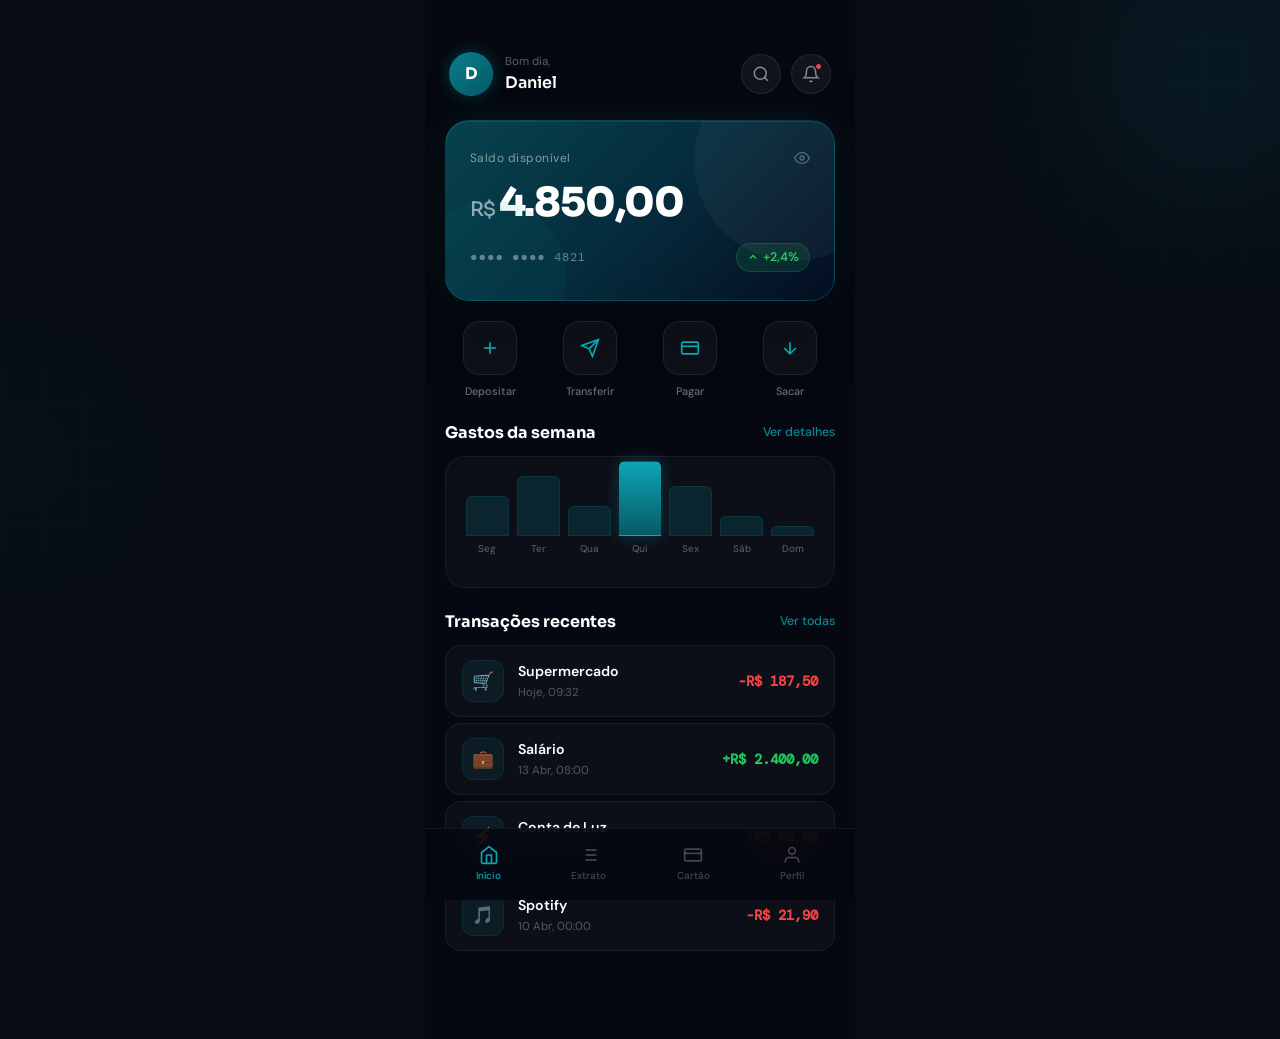
==== pages/dashboard.html @ a5d4a4e4 "feat: initial commit - NTC Bank digital banking app" ====
<!DOCTYPE html>
<html lang="pt-BR" data-theme="dark">
<head>
  <meta charset="UTF-8" />
  <meta name="viewport" content="width=device-width, initial-scale=1.0, maximum-scale=1.0" />
  <title>NTC Bank — Dashboard</title>

  <link rel="preconnect" href="https://fonts.googleapis.com" />
  <link rel="preconnect" href="https://fonts.gstatic.com" crossorigin />
  <link href="https://fonts.googleapis.com/css2?family=Sora:wght@400;600;700;800&family=DM+Sans:wght@400;500;600&family=DM+Mono:wght@400;500&display=swap" rel="stylesheet" />

  <link rel="stylesheet" href="../css/variables.css" />
  <link rel="stylesheet" href="../css/reset.css" />
  <link rel="stylesheet" href="../css/animations.css" />
  <link rel="stylesheet" href="../css/components.css" />
  <link rel="stylesheet" href="../css/dashboard.css" />
</head>
<body>
<div id="app">

  <!-- Fundo -->
  <div class="dash-bg">
    <div class="dash-orb dash-orb-1"></div>
    <div class="dash-orb dash-orb-2"></div>
  </div>
  <div class="dash-grid"></div>

  <div class="dashboard-screen">
  <div class="dash-content">

    <!-- Header -->
    <header class="dash-header animate-fade-down">
      <div class="dash-header-left">
        <div class="dash-avatar">D</div>
        <div class="dash-greeting">
          <span>Bom dia,</span>
          <strong>Daniel</strong>
        </div>
      </div>
      <div class="dash-header-right">
        <button class="dash-icon-btn">
          <svg width="18" height="18" viewBox="0 0 24 24" fill="none" stroke="currentColor" stroke-width="2">
            <circle cx="11" cy="11" r="8"/>
            <line x1="21" y1="21" x2="16.65" y2="16.65"/>
          </svg>
        </button>
        <button class="dash-icon-btn">
          <svg width="18" height="18" viewBox="0 0 24 24" fill="none" stroke="currentColor" stroke-width="2">
            <path d="M18 8A6 6 0 0 0 6 8c0 7-3 9-3 9h18s-3-2-3-9"/>
            <path d="M13.73 21a2 2 0 0 1-3.46 0"/>
          </svg>
          <span class="notif-dot"></span>
        </button>
      </div>
    </header>

    <!-- Balance Card -->
    <div class="balance-card animate-fade-up delay-1">
      <div class="balance-top">
        <span class="balance-label">Saldo disponível</span>
        <span class="balance-eye">
          <svg width="16" height="16" viewBox="0 0 24 24" fill="none" stroke="currentColor" stroke-width="2">
            <path d="M1 12s4-8 11-8 11 8 11 8-4 8-11 8-11-8-11-8z"/>
            <circle cx="12" cy="12" r="3"/>
          </svg>
        </span>
      </div>
      <h2 class="balance-amount"><span>R$</span>4.850,00</h2>
      <div class="balance-footer">
        <span class="balance-account">●●●● ●●●● 4821</span>
        <span class="balance-trend">
          <svg width="12" height="12" viewBox="0 0 24 24" fill="none" stroke="currentColor" stroke-width="2.5">
            <polyline points="18 15 12 9 6 15"/>
          </svg>
          +2,4%
        </span>
      </div>
    </div>

    <!-- Ações rápidas -->
    <div class="quick-actions animate-fade-up delay-2">
      <div class="action-btn">
        <div class="action-icon">
          <svg width="20" height="20" viewBox="0 0 24 24" fill="none" stroke="currentColor" stroke-width="2">
            <line x1="12" y1="5" x2="12" y2="19"/>
            <line x1="5" y1="12" x2="19" y2="12"/>
          </svg>
        </div>
        <span class="action-label">Depositar</span>
      </div>
      <div class="action-btn">
        <div class="action-icon">
          <svg width="20" height="20" viewBox="0 0 24 24" fill="none" stroke="currentColor" stroke-width="2">
            <line x1="22" y1="2" x2="11" y2="13"/>
            <polygon points="22 2 15 22 11 13 2 9 22 2"/>
          </svg>
        </div>
        <span class="action-label">Transferir</span>
      </div>
      <div class="action-btn">
        <div class="action-icon">
          <svg width="20" height="20" viewBox="0 0 24 24" fill="none" stroke="currentColor" stroke-width="2">
            <rect x="2" y="5" width="20" height="14" rx="2"/>
            <line x1="2" y1="10" x2="22" y2="10"/>
          </svg>
        </div>
        <span class="action-label">Pagar</span>
      </div>
      <div class="action-btn">
        <div class="action-icon">
          <svg width="20" height="20" viewBox="0 0 24 24" fill="none" stroke="currentColor" stroke-width="2">
            <path d="M12 5v14M5 12l7 7 7-7"/>
          </svg>
        </div>
        <span class="action-label">Sacar</span>
      </div>
    </div>

    <!-- Gráfico -->
    <div class="section-header animate-fade-up delay-3">
      <h3 class="section-title">Gastos da semana</h3>
      <span class="section-link">Ver detalhes</span>
    </div>

    <div class="chart-card animate-fade-up delay-3">
      <div class="chart-bars">
        <div class="chart-bar-wrap">
          <div class="chart-bar" style="height:40px"></div>
          <span class="chart-day">Seg</span>
        </div>
        <div class="chart-bar-wrap">
          <div class="chart-bar" style="height:60px"></div>
          <span class="chart-day">Ter</span>
        </div>
        <div class="chart-bar-wrap">
          <div class="chart-bar" style="height:30px"></div>
          <span class="chart-day">Qua</span>
        </div>
        <div class="chart-bar-wrap">
          <div class="chart-bar active" style="height:75px"></div>
          <span class="chart-day">Qui</span>
        </div>
        <div class="chart-bar-wrap">
          <div class="chart-bar" style="height:50px"></div>
          <span class="chart-day">Sex</span>
        </div>
        <div class="chart-bar-wrap">
          <div class="chart-bar" style="height:20px"></div>
          <span class="chart-day">Sáb</span>
        </div>
        <div class="chart-bar-wrap">
          <div class="chart-bar" style="height:10px"></div>
          <span class="chart-day">Dom</span>
        </div>
      </div>
    </div>

    <!-- Transações -->
    <div class="section-header animate-fade-up delay-4">
      <h3 class="section-title">Transações recentes</h3>
      <span class="section-link">Ver todas</span>
    </div>

    <div class="transactions-list animate-fade-up delay-4">
      <div class="transaction-item">
        <div class="transaction-icon">🛒</div>
        <div class="transaction-info">
          <p class="transaction-name">Supermercado</p>
          <p class="transaction-date">Hoje, 09:32</p>
        </div>
        <span class="transaction-amount debit">-R$ 187,50</span>
      </div>
      <div class="transaction-item">
        <div class="transaction-icon">💼</div>
        <div class="transaction-info">
          <p class="transaction-name">Salário</p>
          <p class="transaction-date">13 Abr, 08:00</p>
        </div>
        <span class="transaction-amount credit">+R$ 2.400,00</span>
      </div>
      <div class="transaction-item">
        <div class="transaction-icon">⚡</div>
        <div class="transaction-info">
          <p class="transaction-name">Conta de Luz</p>
          <p class="transaction-date">12 Abr, 14:15</p>
        </div>
        <span class="transaction-amount debit">-R$ 98,00</span>
      </div>
      <div class="transaction-item">
        <div class="transaction-icon">🎵</div>
        <div class="transaction-info">
          <p class="transaction-name">Spotify</p>
          <p class="transaction-date">10 Abr, 00:00</p>
        </div>
        <span class="transaction-amount debit">-R$ 21,90</span>
      </div>
    </div>

  </div>
  </div>

  <!-- Navbar -->
  <nav class="bottom-navbar">
    <div class="nav-item active">
      <svg width="20" height="20" viewBox="0 0 24 24" fill="none" stroke="currentColor" stroke-width="2">
        <path d="M3 9l9-7 9 7v11a2 2 0 0 1-2 2H5a2 2 0 0 1-2-2z"/>
        <polyline points="9 22 9 12 15 12 15 22"/>
      </svg>
      <span class="nav-label">Início</span>
    </div>
    <div class="nav-item" onclick="window.location.href='transactions.html'">
      <svg width="20" height="20" viewBox="0 0 24 24" fill="none" stroke="currentColor" stroke-width="2">
        <line x1="8" y1="6" x2="21" y2="6"/>
        <line x1="8" y1="12" x2="21" y2="12"/>
        <line x1="8" y1="18" x2="21" y2="18"/>
        <line x1="3" y1="6" x2="3.01" y2="6"/>
        <line x1="3" y1="12" x2="3.01" y2="12"/>
        <line x1="3" y1="18" x2="3.01" y2="18"/>
      </svg>
      <span class="nav-label">Extrato</span>
    </div>
    <div class="nav-item" onclick="window.location.href='card.html'">
      <svg width="20" height="20" viewBox="0 0 24 24" fill="none" stroke="currentColor" stroke-width="2">
        <rect x="2" y="5" width="20" height="14" rx="2"/>
        <line x1="2" y1="10" x2="22" y2="10"/>
      </svg>
      <span class="nav-label">Cartão</span>
    </div>
    <div class="nav-item" onclick="window.location.href='profile.html'">
      <svg width="20" height="20" viewBox="0 0 24 24" fill="none" stroke="currentColor" stroke-width="2">
        <path d="M20 21v-2a4 4 0 0 0-4-4H8a4 4 0 0 0-4 4v2"/>
        <circle cx="12" cy="7" r="4"/>
      </svg>
      <span class="nav-label">Perfil</span>
    </div>
  </nav>

</div>
</body>
</html>
---- css/variables.css ----
:root {
  --color-petroleum:       #0A7E8C;
  --color-petroleum-light: #0EA5B5;
  --color-petroleum-dark:  #065A66;
  --color-petroleum-glow:  rgba(10, 126, 140, 0.25);

  --bg-base:    #080C14;
  --bg-surface: #0D1421;
  --bg-card:    #131C2E;
  --bg-card-2:  #182035;
  --bg-input:   #1A2540;

  --border-subtle: rgba(255, 255, 255, 0.06);
  --border-medium: rgba(255, 255, 255, 0.12);
  --border-accent: rgba(10, 126, 140, 0.4);

  --text-primary:   #F0F4FF;
  --text-secondary: #8B9AB3;
  --text-muted:     #4A5568;

  --color-success: #22C55E;
  --color-danger:  #EF4444;
  --color-warning: #F59E0B;

  --gradient-card:   linear-gradient(135deg, #0A7E8C 0%, #065A66 100%);
  --gradient-glow:   radial-gradient(ellipse at 50% 0%, rgba(10,126,140,0.2) 0%, transparent 70%);

  --font-display: 'Sora', sans-serif;
  --font-body:    'DM Sans', sans-serif;
  --font-mono:    'DM Mono', monospace;

  --radius-sm:   8px;
  --radius-md:   12px;
  --radius-lg:   16px;
  --radius-xl:   20px;
  --radius-full: 9999px;

  --shadow-glow:    0 0 24px rgba(10, 126, 140, 0.3);
  --shadow-glow-sm: 0 0 12px rgba(10, 126, 140, 0.2);

  --transition-fast:   150ms ease;
  --transition-base:   250ms ease;
  --transition-slow:   400ms ease;
  --transition-spring: 300ms cubic-bezier(0.34, 1.56, 0.64, 1);

  --navbar-height: 72px;
}

[data-theme="light"] {
  --bg-base:    #F4F7FF;
  --bg-surface: #FFFFFF;
  --bg-card:    #FFFFFF;
  --bg-card-2:  #EEF2FB;
  --bg-input:   #EEF2FB;

  --border-subtle: rgba(0, 0, 0, 0.06);
  --border-medium: rgba(0, 0, 0, 0.10);

  --text-primary:   #0D1421;
  --text-secondary: #4A5568;
  --text-muted:     #A0AEC0;
}
---- css/animations.css ----
/* ============================================
   NTC BANK — Animations
   ============================================ */

/* --- Keyframes --- */
@keyframes fadeIn {
  from { opacity: 0; }
  to   { opacity: 1; }
}

@keyframes fadeDown {
  from { opacity: 0; transform: translateY(-16px); }
  to   { opacity: 1; transform: translateY(0); }
}

@keyframes fadeUp {
  from { opacity: 0; transform: translateY(16px); }
  to   { opacity: 1; transform: translateY(0); }
}

@keyframes scaleIn {
  from { opacity: 0; transform: scale(0.92); }
  to   { opacity: 1; transform: scale(1); }
}

@keyframes slideInRight {
  from { opacity: 0; transform: translateX(24px); }
  to   { opacity: 1; transform: translateX(0); }
}

@keyframes slideInLeft {
  from { opacity: 0; transform: translateX(-24px); }
  to   { opacity: 1; transform: translateX(0); }
}

@keyframes pulse {
  0%, 100% { opacity: 1; }
  50%       { opacity: 0.5; }
}

@keyframes glow {
  0%, 100% { box-shadow: var(--shadow-glow-sm); }
  50%       { box-shadow: var(--shadow-glow); }
}

@keyframes spin {
  to { transform: rotate(360deg); }
}

/* --- Classes utilitárias --- */
.animate-fade-in    { animation: fadeIn    var(--transition-slow) ease both; }
.animate-fade-down  { animation: fadeDown  var(--transition-slow) ease both; }
.animate-fade-up    { animation: fadeUp    var(--transition-slow) ease both; }
.animate-scale-in   { animation: scaleIn   var(--transition-slow) ease both; }
.animate-slide-right { animation: slideInRight var(--transition-slow) ease both; }
.animate-slide-left  { animation: slideInLeft  var(--transition-slow) ease both; }
.animate-pulse      { animation: pulse 2s ease infinite; }
.animate-glow       { animation: glow  2s ease infinite; }
.animate-spin       { animation: spin  1s linear infinite; }

/* --- Delays --- */
.delay-1 { animation-delay: 100ms; }
.delay-2 { animation-delay: 200ms; }
.delay-3 { animation-delay: 300ms; }
.delay-4 { animation-delay: 400ms; }
.delay-5 { animation-delay: 500ms; }

/* --- Transição de página --- */
.page-enter {
  animation: fadeUp var(--transition-base) ease both;
}
.page-exit {
  animation: fadeIn var(--transition-fast) ease reverse both;
}
---- css/components.css ----
/* ============================================
   NTC BANK — Components
   ============================================ */

/* --- Botões --- */
.btn {
  display: inline-flex;
  align-items: center;
  justify-content: center;
  gap: 8px;
  padding: 14px 24px;
  border-radius: var(--radius-full);
  font-family: var(--font-body);
  font-size: 1rem;
  font-weight: 600;
  line-height: 1;
  cursor: pointer;
  transition: all var(--transition-base);
  white-space: nowrap;
  user-select: none;
}

.btn-primary {
  background: var(--gradient-card);
  color: #fff;
  box-shadow: var(--shadow-glow-sm);
}
.btn-primary:hover {
  box-shadow: var(--shadow-glow);
  transform: translateY(-1px);
}
.btn-primary:active {
  transform: translateY(0);
}

.btn-secondary {
  background: var(--bg-card-2);
  color: var(--text-primary);
  border: 1px solid var(--border-medium);
}
.btn-secondary:hover {
  border-color: var(--border-accent);
  background: var(--bg-card);
}

.btn-ghost {
  background: transparent;
  color: var(--text-secondary);
}
.btn-ghost:hover {
  color: var(--text-primary);
  background: var(--border-subtle);
}

.btn-full { width: 100%; }

.btn-sm {
  padding: 10px 16px;
  font-size: 0.875rem;
}

/* --- Inputs --- */
.input-group {
  display: flex;
  flex-direction: column;
  gap: 8px;
}

.input-label {
  font-size: 0.875rem;
  font-weight: 500;
  color: var(--text-secondary);
}

.input-wrapper {
  position: relative;
  display: flex;
  align-items: center;
}

.input-field {
  width: 100%;
  padding: 14px 16px;
  background: var(--bg-input);
  border: 1px solid var(--border-subtle);
  border-radius: var(--radius-md);
  color: var(--text-primary);
  font-size: 1rem;
  transition: border-color var(--transition-base), box-shadow var(--transition-base);
}
.input-field:focus {
  border-color: var(--color-petroleum);
  box-shadow: 0 0 0 3px var(--color-petroleum-glow);
}
.input-field::placeholder {
  color: var(--text-muted);
}

.input-icon {
  position: absolute;
  left: 14px;
  color: var(--text-muted);
  pointer-events: none;
}
.input-icon + .input-field {
  padding-left: 44px;
}

.input-action {
  position: absolute;
  right: 14px;
  color: var(--text-muted);
  cursor: pointer;
  transition: color var(--transition-fast);
}
.input-action:hover {
  color: var(--text-primary);
}

/* --- Cards --- */
.card {
  background: var(--bg-card);
  border: 1px solid var(--border-subtle);
  border-radius: var(--radius-xl);
  padding: 20px;
}

.card-glass {
  background: rgba(19, 28, 46, 0.6);
  backdrop-filter: blur(12px);
  -webkit-backdrop-filter: blur(12px);
  border: 1px solid var(--border-medium);
  border-radius: var(--radius-xl);
}

/* --- Badge --- */
.badge {
  display: inline-flex;
  align-items: center;
  padding: 4px 10px;
  border-radius: var(--radius-full);
  font-size: 0.75rem;
  font-weight: 600;
}
.badge-success { background: rgba(34,197,94,0.15); color: var(--color-success); }
.badge-danger  { background: rgba(239,68,68,0.15);  color: var(--color-danger); }
.badge-warning { background: rgba(245,158,11,0.15); color: var(--color-warning); }

/* --- Divider --- */
.divider {
  height: 1px;
  background: var(--border-subtle);
  margin: 16px 0;
}

/* --- Avatar --- */
.avatar {
  border-radius: var(--radius-full);
  overflow: hidden;
  background: var(--bg-card-2);
  display: flex;
  align-items: center;
  justify-content: center;
  flex-shrink: 0;
}
.avatar-sm { width: 36px; height: 36px; }
.avatar-md { width: 44px; height: 44px; }
.avatar-lg { width: 56px; height: 56px; }

/* --- Loading skeleton --- */
.skeleton {
  background: linear-gradient(90deg,
    var(--bg-card) 25%,
    var(--bg-card-2) 50%,
    var(--bg-card) 75%
  );
  background-size: 200% 100%;
  animation: skeleton-wave 1.5s ease infinite;
  border-radius: var(--radius-md);
}
@keyframes skeleton-wave {
  0%   { background-position: 200% 0; }
  100% { background-position: -200% 0; }
}
---- css/dashboard.css ----
/* ============================================
   NTC BANK — Dashboard v2 (Premium)
   ============================================ */

.dashboard-screen {
  min-height: 100dvh;
  background: #050810;
  padding-bottom: calc(var(--navbar-height) + 16px);
  position: relative;
  overflow-x: hidden;
}

/* --- Orbs de fundo --- */
.dash-bg {
  position: fixed;
  inset: 0;
  z-index: 0;
  pointer-events: none;
}

.dash-orb {
  position: absolute;
  border-radius: 50%;
  filter: blur(90px);
  animation: orbFloat 8s ease-in-out infinite;
}

.dash-orb-1 {
  width: 300px;
  height: 300px;
  background: radial-gradient(circle, rgba(10,126,140,0.35) 0%, transparent 70%);
  top: -80px;
  right: -80px;
  animation-delay: 0s;
}

.dash-orb-2 {
  width: 200px;
  height: 200px;
  background: radial-gradient(circle, rgba(6,90,102,0.25) 0%, transparent 70%);
  top: 40%;
  left: -80px;
  animation-delay: -4s;
}

.dash-grid {
  position: fixed;
  inset: 0;
  background-image:
    linear-gradient(rgba(10,126,140,0.03) 1px, transparent 1px),
    linear-gradient(90deg, rgba(10,126,140,0.03) 1px, transparent 1px);
  background-size: 40px 40px;
  z-index: 0;
  pointer-events: none;
}

/* --- Conteúdo --- */
.dash-content {
  position: relative;
  z-index: 1;
}

/* --- Header --- */
.dash-header {
  display: flex;
  align-items: center;
  justify-content: space-between;
  padding: 52px 24px 24px;
}

.dash-header-left {
  display: flex;
  align-items: center;
  gap: 12px;
}

.dash-avatar {
  width: 44px;
  height: 44px;
  border-radius: var(--radius-full);
  background: linear-gradient(135deg, var(--color-petroleum), var(--color-petroleum-dark));
  display: flex;
  align-items: center;
  justify-content: center;
  font-family: var(--font-display);
  font-size: 1rem;
  font-weight: 700;
  color: #fff;
  flex-shrink: 0;
  box-shadow: 0 0 16px rgba(10,126,140,0.4);
  border: 1px solid rgba(10,126,140,0.3);
}

.dash-greeting span {
  display: block;
  font-size: 0.72rem;
  color: rgba(255,255,255,0.35);
}

.dash-greeting strong {
  font-family: var(--font-display);
  font-size: 1rem;
  font-weight: 600;
  color: #fff;
}

.dash-header-right {
  display: flex;
  gap: 10px;
}

.dash-icon-btn {
  position: relative;
  width: 40px;
  height: 40px;
  border-radius: var(--radius-full);
  background: rgba(255,255,255,0.05);
  border: 1px solid rgba(255,255,255,0.08);
  display: flex;
  align-items: center;
  justify-content: center;
  color: rgba(255,255,255,0.5);
  cursor: pointer;
  transition: all var(--transition-base);
}
.dash-icon-btn:hover {
  border-color: rgba(10,126,140,0.4);
  color: var(--color-petroleum-light);
}

.notif-dot {
  position: absolute;
  top: 8px;
  right: 8px;
  width: 7px;
  height: 7px;
  background: var(--color-danger);
  border-radius: var(--radius-full);
  border: 1.5px solid #050810;
}

/* --- Balance Card --- */
.balance-card {
  margin: 0 20px 20px;
  padding: 28px 24px;
  border-radius: 24px;
  background: linear-gradient(135deg,
    rgba(10,126,140,0.5) 0%,
    rgba(6,60,80,0.7) 50%,
    rgba(5,15,35,0.9) 100%
  );
  backdrop-filter: blur(24px);
  -webkit-backdrop-filter: blur(24px);
  border: 1px solid rgba(10,126,140,0.35);
  box-shadow:
    0 20px 60px rgba(0,0,0,0.5),
    0 0 40px rgba(10,126,140,0.15),
    inset 0 1px 0 rgba(255,255,255,0.08);
  position: relative;
  overflow: hidden;
}

.balance-card::before {
  content: '';
  position: absolute;
  top: -60px; right: -60px;
  width: 200px; height: 200px;
  background: rgba(255,255,255,0.04);
  border-radius: 50%;
  pointer-events: none;
}

.balance-card::after {
  content: '';
  position: absolute;
  bottom: -50px; left: -30px;
  width: 150px; height: 150px;
  background: rgba(10,126,140,0.08);
  border-radius: 50%;
  pointer-events: none;
}

.balance-top {
  display: flex;
  align-items: center;
  justify-content: space-between;
  margin-bottom: 16px;
}

.balance-label {
  font-size: 0.75rem;
  color: rgba(255,255,255,0.5);
  letter-spacing: 0.04em;
}

.balance-eye {
  color: rgba(255,255,255,0.3);
  cursor: pointer;
  transition: color var(--transition-fast);
}
.balance-eye:hover { color: rgba(255,255,255,0.7); }

.balance-amount {
  font-family: var(--font-display);
  font-size: 2.5rem;
  font-weight: 800;
  color: #fff;
  letter-spacing: -0.03em;
  margin-bottom: 20px;
  line-height: 1;
}

.balance-amount span {
  font-size: 1.25rem;
  font-weight: 500;
  opacity: 0.6;
  margin-right: 4px;
}

.balance-footer {
  display: flex;
  align-items: center;
  justify-content: space-between;
}

.balance-account {
  font-family: var(--font-mono);
  font-size: 0.78rem;
  color: rgba(255,255,255,0.4);
  letter-spacing: 0.08em;
}

.balance-trend {
  display: flex;
  align-items: center;
  gap: 4px;
  font-size: 0.78rem;
  font-weight: 600;
  color: var(--color-success);
  background: rgba(34,197,94,0.12);
  border: 1px solid rgba(34,197,94,0.2);
  padding: 4px 10px;
  border-radius: var(--radius-full);
}

/* --- Ações rápidas --- */
.quick-actions {
  display: grid;
  grid-template-columns: repeat(4, 1fr);
  gap: 10px;
  padding: 0 20px 24px;
}

.action-btn {
  display: flex;
  flex-direction: column;
  align-items: center;
  gap: 8px;
  cursor: pointer;
  transition: transform var(--transition-spring);
}
.action-btn:active { transform: scale(0.92); }

.action-icon {
  width: 54px;
  height: 54px;
  border-radius: 16px;
  background: rgba(255,255,255,0.04);
  backdrop-filter: blur(12px);
  -webkit-backdrop-filter: blur(12px);
  border: 1px solid rgba(255,255,255,0.08);
  display: flex;
  align-items: center;
  justify-content: center;
  color: var(--color-petroleum-light);
  transition: all var(--transition-base);
}
.action-btn:hover .action-icon {
  background: rgba(10,126,140,0.2);
  border-color: rgba(10,126,140,0.4);
  box-shadow: 0 0 20px rgba(10,126,140,0.2);
}

.action-label {
  font-size: 0.68rem;
  font-weight: 500;
  color: rgba(255,255,255,0.4);
  text-align: center;
}

/* --- Section header --- */
.section-header {
  display: flex;
  align-items: center;
  justify-content: space-between;
  padding: 0 20px 14px;
}

.section-title {
  font-family: var(--font-display);
  font-size: 1rem;
  font-weight: 700;
  color: #fff;
}

.section-link {
  font-size: 0.78rem;
  color: var(--color-petroleum-light);
  font-weight: 500;
  cursor: pointer;
  opacity: 0.8;
  transition: opacity var(--transition-fast);
}
.section-link:hover { opacity: 1; }

/* --- Gráfico --- */
.chart-card {
  margin: 0 20px 24px;
  padding: 20px;
  border-radius: 20px;
  background: rgba(255,255,255,0.03);
  backdrop-filter: blur(16px);
  -webkit-backdrop-filter: blur(16px);
  border: 1px solid rgba(255,255,255,0.06);
}

.chart-bars {
  display: flex;
  align-items: flex-end;
  justify-content: space-between;
  gap: 8px;
  height: 80px;
  margin-bottom: 10px;
}

.chart-bar-wrap {
  display: flex;
  flex-direction: column;
  align-items: center;
  gap: 6px;
  flex: 1;
}

.chart-bar {
  width: 100%;
  border-radius: 6px 6px 0 0;
  background: rgba(10,126,140,0.2);
  border: 1px solid rgba(10,126,140,0.2);
  transition: all var(--transition-base);
  cursor: pointer;
}
.chart-bar:hover {
  background: rgba(10,126,140,0.4);
}
.chart-bar.active {
  background: linear-gradient(180deg, var(--color-petroleum-light), var(--color-petroleum-dark));
  border-color: transparent;
  box-shadow: 0 0 16px rgba(10,126,140,0.4);
}

.chart-day {
  font-size: 0.62rem;
  color: rgba(255,255,255,0.3);
  font-weight: 500;
}

/* --- Transações --- */
.transactions-list {
  display: flex;
  flex-direction: column;
  gap: 6px;
  padding: 0 20px;
}

.transaction-item {
  display: flex;
  align-items: center;
  gap: 14px;
  padding: 14px 16px;
  border-radius: 16px;
  background: rgba(255,255,255,0.03);
  backdrop-filter: blur(8px);
  -webkit-backdrop-filter: blur(8px);
  border: 1px solid rgba(255,255,255,0.06);
  transition: all var(--transition-base);
  cursor: pointer;
}
.transaction-item:hover {
  background: rgba(255,255,255,0.05);
  border-color: rgba(10,126,140,0.2);
  transform: translateX(3px);
}

.transaction-icon {
  width: 42px;
  height: 42px;
  border-radius: 12px;
  background: rgba(10,126,140,0.12);
  border: 1px solid rgba(10,126,140,0.18);
  display: flex;
  align-items: center;
  justify-content: center;
  font-size: 1.1rem;
  flex-shrink: 0;
}

.transaction-info { flex: 1; }

.transaction-name {
  font-size: 0.88rem;
  font-weight: 600;
  color: #fff;
}

.transaction-date {
  font-size: 0.72rem;
  color: rgba(255,255,255,0.3);
  margin-top: 2px;
}

.transaction-amount {
  font-family: var(--font-mono);
  font-size: 0.88rem;
  font-weight: 600;
}
.transaction-amount.credit { color: var(--color-success); }
.transaction-amount.debit  { color: var(--color-danger); }

/* --- Navbar --- */
.bottom-navbar {
  position: fixed;
  bottom: 0;
  left: 50%;
  transform: translateX(-50%);
  width: 100%;
  max-width: 430px;
  height: var(--navbar-height);
  background: rgba(5, 8, 16, 0.85);
  backdrop-filter: blur(24px);
  -webkit-backdrop-filter: blur(24px);
  border-top: 1px solid rgba(255,255,255,0.06);
  display: flex;
  align-items: center;
  justify-content: space-around;
  padding: 0 16px;
  z-index: 999;
}

.nav-item {
  display: flex;
  flex-direction: column;
  align-items: center;
  gap: 4px;
  cursor: pointer;
  padding: 8px 16px;
  border-radius: 12px;
  transition: all var(--transition-base);
  color: rgba(255,255,255,0.25);
}
.nav-item.active {
  color: var(--color-petroleum-light);
}
.nav-item:hover:not(.active) {
  color: rgba(255,255,255,0.5);
}

.nav-label {
  font-size: 0.62rem;
  font-weight: 500;
}
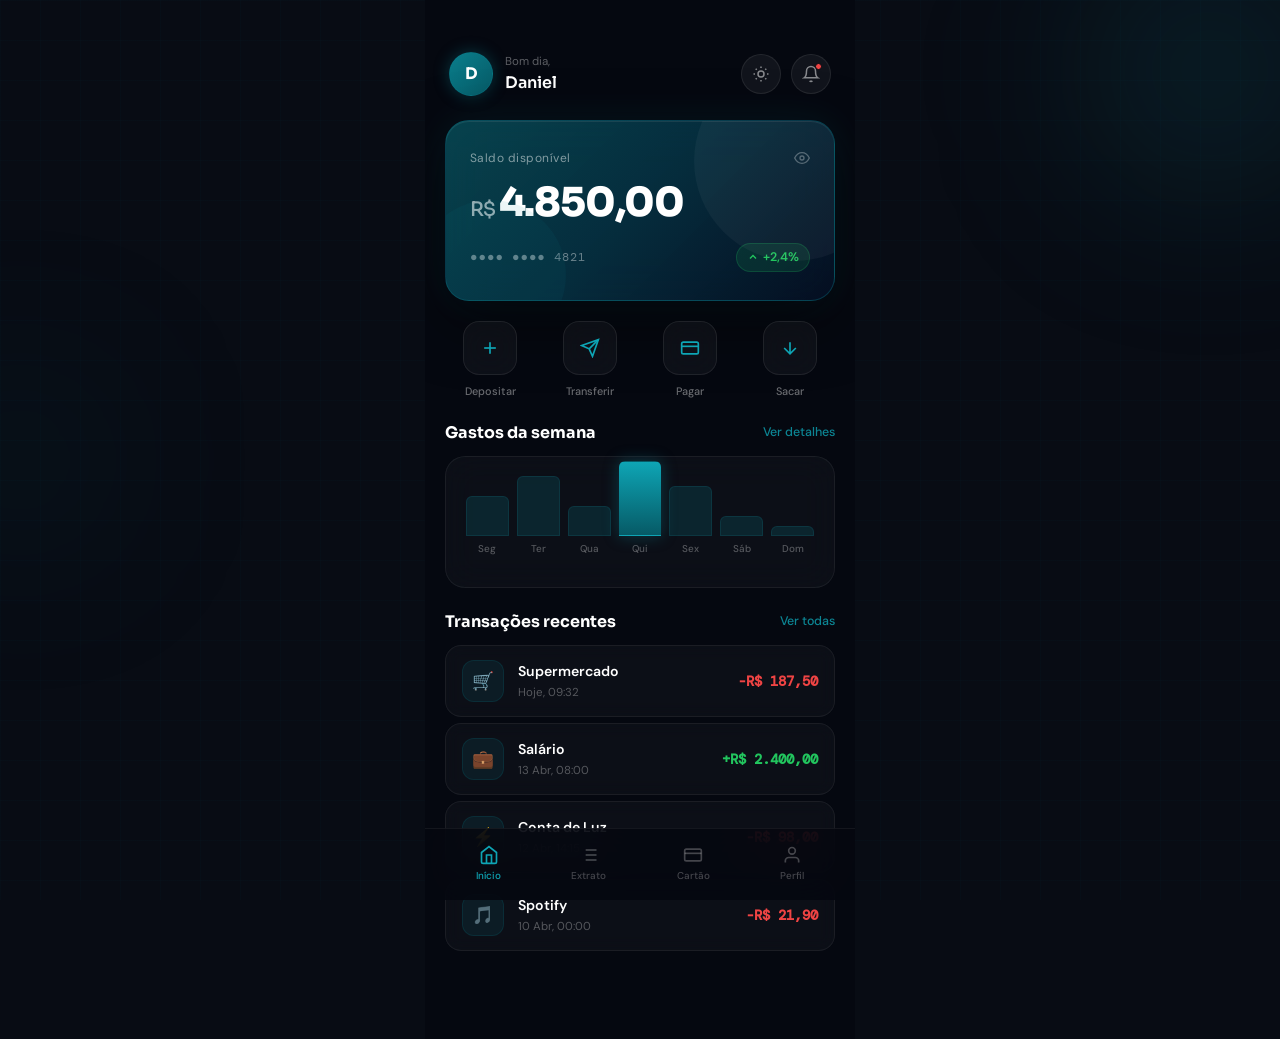
==== commit a7acc787: "feat: salvar modo dark/light" ====
--- a/pages/dashboard.html
+++ b/pages/dashboard.html
@@ -18,7 +18,6 @@
 <body>
 <div id="app">
 
-  <!-- Fundo -->
   <div class="dash-bg">
     <div class="dash-orb dash-orb-1"></div>
     <div class="dash-orb dash-orb-2"></div>
@@ -28,7 +27,6 @@
   <div class="dashboard-screen">
   <div class="dash-content">
 
-    <!-- Header -->
     <header class="dash-header animate-fade-down">
       <div class="dash-header-left">
         <div class="dash-avatar">D</div>
@@ -38,13 +36,13 @@
         </div>
       </div>
       <div class="dash-header-right">
-        <button class="dash-icon-btn">
-          <svg width="18" height="18" viewBox="0 0 24 24" fill="none" stroke="currentColor" stroke-width="2">
-            <circle cx="11" cy="11" r="8"/>
-            <line x1="21" y1="21" x2="16.65" y2="16.65"/>
+        <button class="dash-icon-btn" onclick="toggleTheme()">
+          <svg id="theme-icon" width="18" height="18" viewBox="0 0 24 24" fill="none" stroke="currentColor" stroke-width="2">
+            <circle cx="12" cy="12" r="4"/>
+            <path d="M12 2v2M12 20v2M4.93 4.93l1.41 1.41M17.66 17.66l1.41 1.41M2 12h2M20 12h2M4.93 19.07l1.41-1.41M17.66 6.34l1.41-1.41"/>
           </svg>
         </button>
-        <button class="dash-icon-btn">
+        <button class="dash-icon-btn" onclick="window.location.href='profile.html'">
           <svg width="18" height="18" viewBox="0 0 24 24" fill="none" stroke="currentColor" stroke-width="2">
             <path d="M18 8A6 6 0 0 0 6 8c0 7-3 9-3 9h18s-3-2-3-9"/>
             <path d="M13.73 21a2 2 0 0 1-3.46 0"/>
@@ -54,18 +52,17 @@
       </div>
     </header>
 
-    <!-- Balance Card -->
     <div class="balance-card animate-fade-up delay-1">
       <div class="balance-top">
         <span class="balance-label">Saldo disponível</span>
-        <span class="balance-eye">
+        <span class="balance-eye" id="balance-eye" onclick="toggleBalance()">
           <svg width="16" height="16" viewBox="0 0 24 24" fill="none" stroke="currentColor" stroke-width="2">
             <path d="M1 12s4-8 11-8 11 8 11 8-4 8-11 8-11-8-11-8z"/>
             <circle cx="12" cy="12" r="3"/>
           </svg>
         </span>
       </div>
-      <h2 class="balance-amount"><span>R$</span>4.850,00</h2>
+      <h2 class="balance-amount" id="balance-amount"><span>R$</span>4.850,00</h2>
       <div class="balance-footer">
         <span class="balance-account">●●●● ●●●● 4821</span>
         <span class="balance-trend">
@@ -77,9 +74,8 @@
       </div>
     </div>
 
-    <!-- Ações rápidas -->
     <div class="quick-actions animate-fade-up delay-2">
-      <div class="action-btn">
+      <div class="action-btn" onclick="window.location.href='payment.html'">
         <div class="action-icon">
           <svg width="20" height="20" viewBox="0 0 24 24" fill="none" stroke="currentColor" stroke-width="2">
             <line x1="12" y1="5" x2="12" y2="19"/>
@@ -88,7 +84,7 @@
         </div>
         <span class="action-label">Depositar</span>
       </div>
-      <div class="action-btn">
+      <div class="action-btn" onclick="window.location.href='payment.html'">
         <div class="action-icon">
           <svg width="20" height="20" viewBox="0 0 24 24" fill="none" stroke="currentColor" stroke-width="2">
             <line x1="22" y1="2" x2="11" y2="13"/>
@@ -97,7 +93,7 @@
         </div>
         <span class="action-label">Transferir</span>
       </div>
-      <div class="action-btn">
+      <div class="action-btn" onclick="window.location.href='payment.html'">
         <div class="action-icon">
           <svg width="20" height="20" viewBox="0 0 24 24" fill="none" stroke="currentColor" stroke-width="2">
             <rect x="2" y="5" width="20" height="14" rx="2"/>
@@ -106,7 +102,7 @@
         </div>
         <span class="action-label">Pagar</span>
       </div>
-      <div class="action-btn">
+      <div class="action-btn" onclick="window.location.href='payment.html'">
         <div class="action-icon">
           <svg width="20" height="20" viewBox="0 0 24 24" fill="none" stroke="currentColor" stroke-width="2">
             <path d="M12 5v14M5 12l7 7 7-7"/>
@@ -116,10 +112,9 @@
       </div>
     </div>
 
-    <!-- Gráfico -->
     <div class="section-header animate-fade-up delay-3">
       <h3 class="section-title">Gastos da semana</h3>
-      <span class="section-link">Ver detalhes</span>
+      <span class="section-link" onclick="window.location.href='transactions.html'">Ver detalhes</span>
     </div>
 
     <div class="chart-card animate-fade-up delay-3">
@@ -155,14 +150,13 @@
       </div>
     </div>
 
-    <!-- Transações -->
     <div class="section-header animate-fade-up delay-4">
       <h3 class="section-title">Transações recentes</h3>
-      <span class="section-link">Ver todas</span>
+      <span class="section-link" onclick="window.location.href='transactions.html'">Ver todas</span>
     </div>
 
     <div class="transactions-list animate-fade-up delay-4">
-      <div class="transaction-item">
+      <div class="transaction-item" onclick="window.location.href='transactions.html'">
         <div class="transaction-icon">🛒</div>
         <div class="transaction-info">
           <p class="transaction-name">Supermercado</p>
@@ -170,7 +164,7 @@
         </div>
         <span class="transaction-amount debit">-R$ 187,50</span>
       </div>
-      <div class="transaction-item">
+      <div class="transaction-item" onclick="window.location.href='transactions.html'">
         <div class="transaction-icon">💼</div>
         <div class="transaction-info">
           <p class="transaction-name">Salário</p>
@@ -178,7 +172,7 @@
         </div>
         <span class="transaction-amount credit">+R$ 2.400,00</span>
       </div>
-      <div class="transaction-item">
+      <div class="transaction-item" onclick="window.location.href='transactions.html'">
         <div class="transaction-icon">⚡</div>
         <div class="transaction-info">
           <p class="transaction-name">Conta de Luz</p>
@@ -186,7 +180,7 @@
         </div>
         <span class="transaction-amount debit">-R$ 98,00</span>
       </div>
-      <div class="transaction-item">
+      <div class="transaction-item" onclick="window.location.href='transactions.html'">
         <div class="transaction-icon">🎵</div>
         <div class="transaction-info">
           <p class="transaction-name">Spotify</p>
@@ -199,7 +193,6 @@
   </div>
   </div>
 
-  <!-- Navbar -->
   <nav class="bottom-navbar">
     <div class="nav-item active">
       <svg width="20" height="20" viewBox="0 0 24 24" fill="none" stroke="currentColor" stroke-width="2">
@@ -236,5 +229,28 @@
   </nav>
 
 </div>
+
+<script src="../js/theme.js"></script>
+<script>
+  let balanceVisible = true;
+
+  function toggleBalance() {
+    balanceVisible = !balanceVisible;
+    const amount = document.getElementById('balance-amount');
+    const eye = document.getElementById('balance-eye');
+    if (balanceVisible) {
+      amount.innerHTML = '<span>R$</span>4.850,00';
+      eye.innerHTML = `<svg width="16" height="16" viewBox="0 0 24 24" fill="none" stroke="currentColor" stroke-width="2">
+        <path d="M1 12s4-8 11-8 11 8 11 8-4 8-11 8-11-8-11-8z"/>
+        <circle cx="12" cy="12" r="3"/></svg>`;
+    } else {
+      amount.innerHTML = '<span>R$</span>●●●●●';
+      eye.innerHTML = `<svg width="16" height="16" viewBox="0 0 24 24" fill="none" stroke="currentColor" stroke-width="2">
+        <path d="M17.94 17.94A10.07 10.07 0 0 1 12 20c-7 0-11-8-11-8a18.45 18.45 0 0 1 5.06-5.94"/>
+        <path d="M9.9 4.24A9.12 9.12 0 0 1 12 4c7 0 11 8 11 8a18.5 18.5 0 0 1-2.16 3.19"/>
+        <line x1="1" y1="1" x2="23" y2="23"/></svg>`;
+    }
+  }
+</script>
 </body>
 </html>
